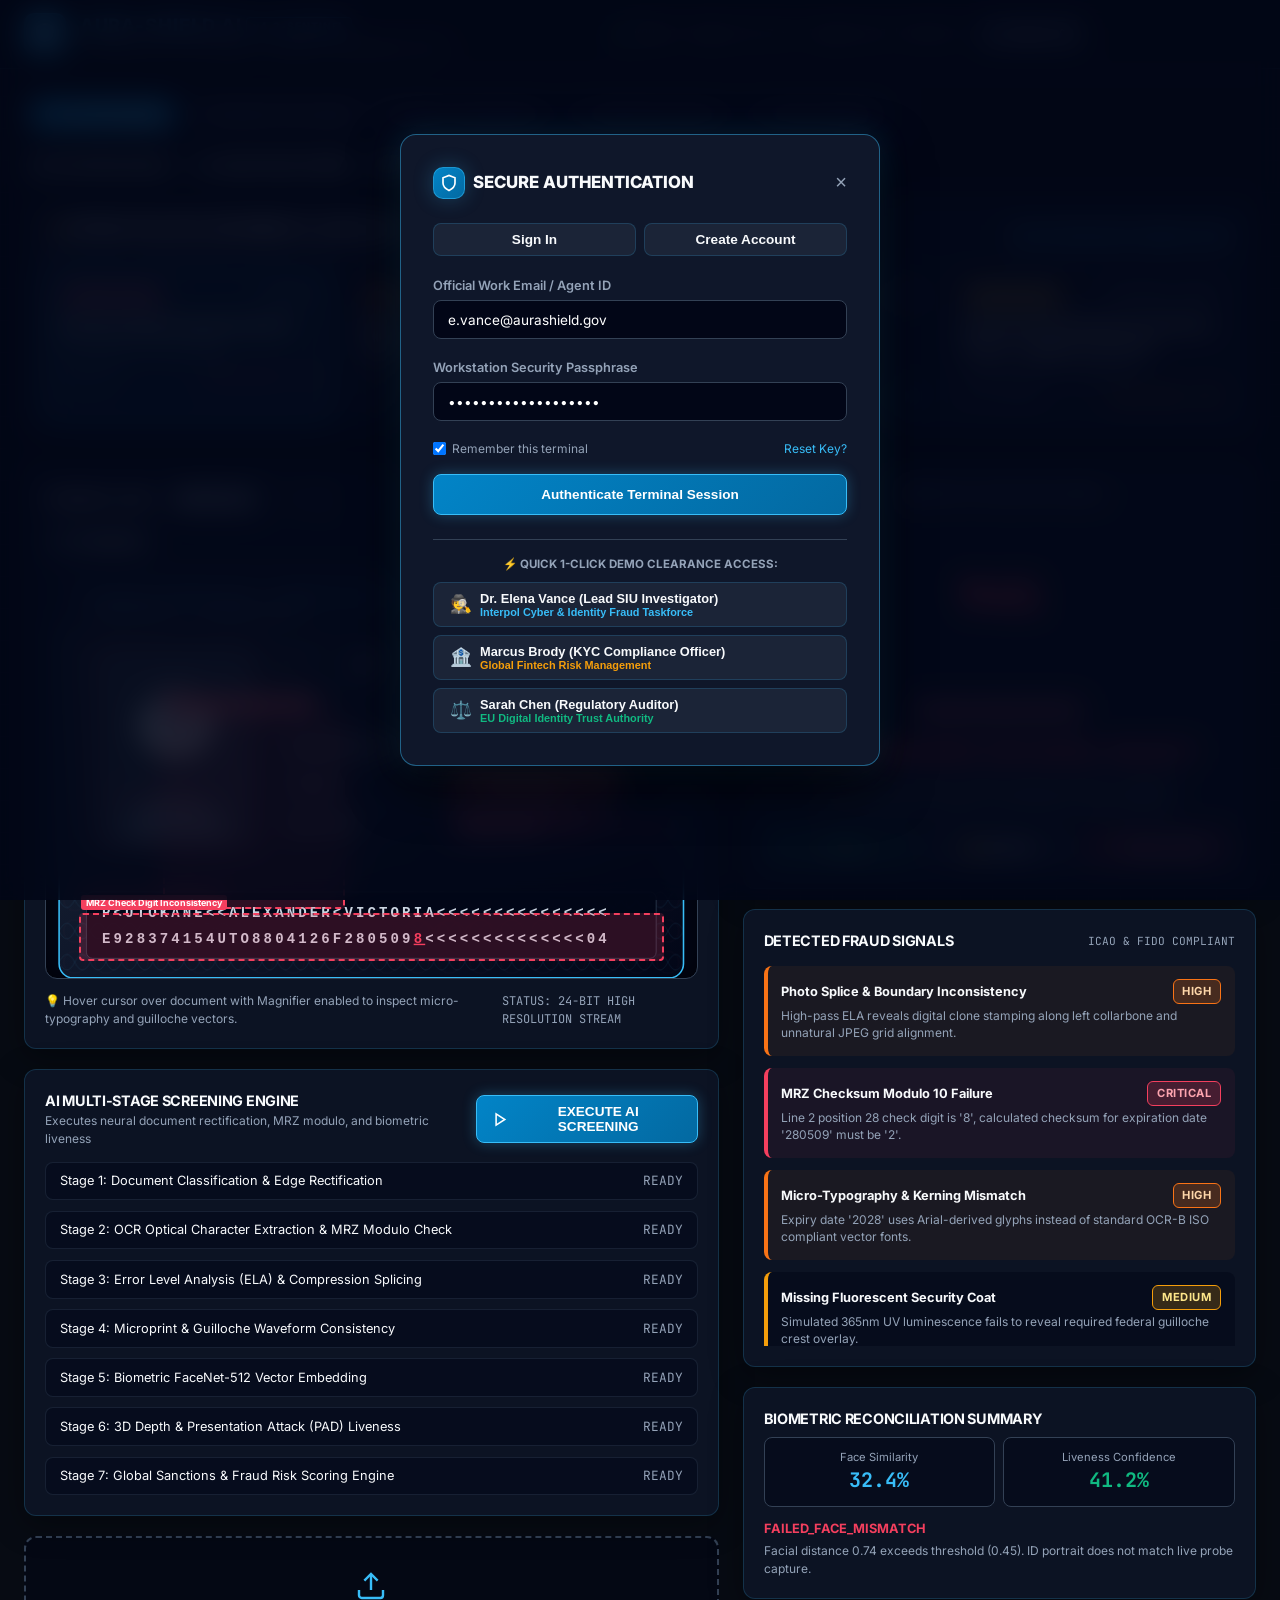
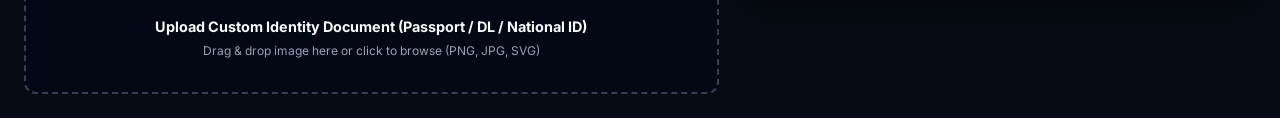
==== index.html @ b8c36f5d "Add files via upload" ====
<!DOCTYPE html>
<html lang="en">
<head>
  <meta charset="UTF-8">
  <meta name="viewport" content="width=device-width, initial-scale=1.0">
  <title>AURA-SHIELD AI | Fake Identity & Document Screening System</title>
  <link rel="stylesheet" href="styles.css">
  <link rel="preconnect" href="https://fonts.googleapis.com">
  <link rel="preconnect" href="https://fonts.gstatic.com" crossorigin>
  <link href="https://fonts.googleapis.com/css2?family=Inter:wght@400;500;600;700;800;900&family=JetBrains+Mono:wght@400;600;800&display=swap" rel="stylesheet">
</head>
<body>

  <!-- Top System Header -->
  <header class="app-header">
    <div class="brand-wrapper">
      <div class="brand-logo-glow">
        <svg width="24" height="24" viewBox="0 0 24 24" fill="none" stroke="#ffffff" stroke-width="2.2">
          <path d="M12 22s8-4 8-10V5l-8-3-8 3v7c0 6 8 10 8 10z"/>
          <circle cx="12" cy="11" r="3"/>
          <line x1="12" y1="14" x2="12" y2="17"/>
        </svg>
      </div>
      <div>
        <div class="brand-title">AURA-SHIELD AI <span style="font-size:0.65rem; color:#38bdf8; vertical-align:middle; border:1px solid #0284c7; padding:2px 6px; border-radius:4px;">v4.2-SENTINEL</span></div>
        <div class="brand-subtitle">AI Biometric & Document Forensic Screening Suite</div>
      </div>
    </div>

    <!-- Telemetry Status Bar -->
    <div class="system-telemetry">
      <div class="telemetry-item">
        <span class="pulse-dot"></span>
        <span class="mono">MODELS: ResNet-ID v3.8 | FaceNet-512 | MRZ-OCR</span>
      </div>
      <button id="toggleAudioBtn" class="btn btn-secondary btn-sm mono" style="font-size:0.75rem;">
        🔊 Sound: ON
      </button>
    </div>

    <!-- User Profile & Auth Trigger -->
    <div class="user-controls" id="userControlsContainer">
      <!-- Injected by app.js -->
    </div>
  </header>

  <!-- Main Container -->
  <main class="main-container">

    <!-- Navigation Bar -->
    <div style="display:flex; justify-content:space-between; align-items:center; margin-bottom:1.25rem; flex-wrap:wrap; gap:1rem;">
      <nav class="app-nav">
        <button class="nav-tab active" data-tab="screening">
          <svg width="15" height="15" viewBox="0 0 24 24" fill="none" stroke="currentColor" stroke-width="2"><circle cx="11" cy="11" r="8"/><line x1="21" y1="21" x2="16.65" y2="16.65"/></svg>
          Live Screening
        </button>
        <button class="nav-tab" data-tab="biometrics">
          <svg width="15" height="15" viewBox="0 0 24 24" fill="none" stroke="currentColor" stroke-width="2"><path d="M20 21v-2a4 4 0 0 0-4-4H8a4 4 0 0 0-4 4v2"/><circle cx="12" cy="7" r="4"/></svg>
          Biometric Face Studio
        </button>
        <button class="nav-tab" data-tab="forensic">
          <svg width="15" height="15" viewBox="0 0 24 24" fill="none" stroke="currentColor" stroke-width="2"><path d="M14 2H6a2 2 0 0 0-2 2v16a2 2 0 0 0 2 2h12a2 2 0 0 0 2-2V8z"/><polyline points="14 2 14 8 20 8"/><line x1="16" y1="13" x2="8" y2="13"/><line x1="16" y1="17" x2="8" y2="17"/><polyline points="10 9 9 9 8 9"/></svg>
          MRZ & Cryptography
        </button>
        <button class="nav-tab" data-tab="queue">
          <svg width="15" height="15" viewBox="0 0 24 24" fill="none" stroke="currentColor" stroke-width="2"><line x1="8" y1="6" x2="21" y2="6"/><line x1="8" y1="12" x2="21" y2="12"/><line x1="8" y1="18" x2="21" y2="18"/><line x1="3" y1="6" x2="3.01" y2="6"/><line x1="3" y1="12" x2="3.01" y2="12"/><line x1="3" y1="18" x2="3.01" y2="18"/></svg>
          Adjudication Queue
        </button>
        <button class="nav-tab" data-tab="analytics">
          <svg width="15" height="15" viewBox="0 0 24 24" fill="none" stroke="currentColor" stroke-width="2"><line x1="18" y1="20" x2="18" y2="10"/><line x1="12" y1="20" x2="12" y2="4"/><line x1="6" y1="20" x2="6" y2="14"/></svg>
          Threat Analytics
        </button>
      </nav>

      <div style="display:flex; gap:0.5rem;">
        <button id="openCameraBtn" class="btn btn-secondary btn-sm">
          <svg width="14" height="14" viewBox="0 0 24 24" fill="none" stroke="currentColor" stroke-width="2"><path d="M23 19a2 2 0 0 1-2 2H3a2 2 0 0 1-2-2V8a2 2 0 0 1 2-2h4l2-3h6l2 3h4a2 2 0 0 1 2 2z"/><circle cx="12" cy="13" r="4"/></svg>
          Live Probe Camera
        </button>
        <button id="exportJsonReportBtn" class="btn btn-secondary btn-sm">
          <svg width="14" height="14" viewBox="0 0 24 24" fill="none" stroke="currentColor" stroke-width="2"><path d="M21 15v4a2 2 0 0 1-2 2H5a2 2 0 0 1-2-2v-4"/><polyline points="7 10 12 15 17 10"/><line x1="12" y1="15" x2="12" y2="3"/></svg>
          Export Dossier (JSON)
        </button>
        <button id="printDossierBtn" class="btn btn-secondary btn-sm">
          <svg width="14" height="14" viewBox="0 0 24 24" fill="none" stroke="currentColor" stroke-width="2"><polyline points="6 9 6 2 18 2 18 9"/><path d="M6 18H4a2 2 0 0 1-2-2v-5a2 2 0 0 1 2-2h16a2 2 0 0 1 2 2v5a2 2 0 0 1-2 2h-2"/><rect x="6" y="14" width="12" height="8"/></svg>
          Print Dossier
        </button>
      </div>
    </div>

    <!-- Preset Test Specimen Ribbon -->
    <section class="glass-panel specimen-ribbon">
      <div style="display:flex; justify-content:space-between; align-items:center;">
        <div>
          <h3 style="font-size:0.95rem; font-weight:800; color:var(--text-main);">
            ⚡ INTERACTIVE TEST SPECIMENS (1-CLICK LOAD)
          </h3>
          <p style="font-size:0.75rem; color:var(--text-muted);">
            Select any pre-configured specimen below to inspect real-time AI tamper detection, MRZ modulo validation, and synthetic artifacts.
          </p>
        </div>
        <span class="mono" style="font-size:0.72rem; color:var(--color-cyan); background:rgba(56,189,248,0.1); padding:4px 8px; border-radius:6px; border:1px solid rgba(56,189,248,0.3);">
          AUTO-SYNTHESIZED FORENSIC DATA
        </span>
      </div>
      <div class="specimen-cards-grid" id="specimenCardsContainer">
        <!-- Injected by app.js -->
      </div>
    </section>

    <!-- TAB 1: LIVE SCREENING & SCANNER (DEFAULT VIEW) -->
    <div id="view-screening" class="tab-view-section">
      <div class="screening-grid">
        
        <!-- Left Column: Document Canvas & Interactive Filters -->
        <div>
          <div class="glass-panel viewer-stage">
            <div class="stage-toolbar">
              <div style="display:flex; align-items:center; gap:0.5rem;">
                <span style="font-weight:700; font-size:0.85rem; color:var(--text-main);">FORENSIC LENS:</span>
                <div class="stage-mode-selector">
                  <button class="stage-mode-btn active" data-filter="NORMAL">RGB Normal</button>
                  <button class="stage-mode-btn" data-filter="ELA" title="Error Level Analysis to highlight compression discrepancies">ELA Tamper</button>
                  <button class="stage-mode-btn" data-filter="UV" title="365nm Ultraviolet Fluorescent Security Simulation">UV Luminescence</button>
                  <button class="stage-mode-btn" data-filter="EDGE" title="High-Pass Frequency Edge Detector">Edge Density</button>
                  <button class="stage-mode-btn" data-filter="HEATMAP" title="Pixel Manipulation Probability Heatmap">Tamper Heatmap</button>
                </div>
              </div>

              <div style="display:flex; align-items:center; gap:0.5rem;">
                <button id="toggleZoomBtn" class="btn btn-secondary btn-sm" title="Toggle Magnifier Loupe">
                  🔍 3x Magnifier
                </button>
              </div>
            </div>

            <!-- Canvas Stage Box -->
            <div class="doc-canvas-box" id="docCanvasStage">
              <div class="scan-line" id="scannerLaserLine"></div>
              <div class="magnifier-lens" id="magnifierLens"></div>
              <!-- Document SVG or Upload Rendered Here -->
            </div>

            <div style="display:flex; justify-content:space-between; align-items:center; margin-top:0.85rem; font-size:0.75rem; color:var(--text-muted);">
              <span>💡 Hover cursor over document with Magnifier enabled to inspect micro-typography and guilloche vectors.</span>
              <span class="mono">STATUS: 24-BIT HIGH RESOLUTION STREAM</span>
            </div>
          </div>

          <!-- Real-Time AI 7-Stage Pipeline HUD -->
          <div class="glass-panel scan-pipeline-card">
            <div style="display:flex; justify-content:space-between; align-items:center;">
              <div>
                <h4 style="font-size:0.9rem; font-weight:700;">AI MULTI-STAGE SCREENING ENGINE</h4>
                <div style="font-size:0.75rem; color:var(--text-muted);">Executes neural document rectification, MRZ modulo, and biometric liveness</div>
              </div>
              <button id="runScanBtn" class="btn btn-primary">
                <svg width="15" height="15" viewBox="0 0 24 24" fill="none" stroke="currentColor" stroke-width="2.5"><polygon points="5 3 19 12 5 21 5 3"/></svg>
                EXECUTE AI SCREENING
              </button>
            </div>

            <div class="pipeline-steps">
              <div class="pipeline-step" id="pipeStep1">
                <span>Stage 1: Document Classification & Edge Rectification</span>
                <span class="mono" style="color:var(--text-muted);">READY</span>
              </div>
              <div class="pipeline-step" id="pipeStep2">
                <span>Stage 2: OCR Optical Character Extraction & MRZ Modulo Check</span>
                <span class="mono" style="color:var(--text-muted);">READY</span>
              </div>
              <div class="pipeline-step" id="pipeStep3">
                <span>Stage 3: Error Level Analysis (ELA) & Compression Splicing</span>
                <span class="mono" style="color:var(--text-muted);">READY</span>
              </div>
              <div class="pipeline-step" id="pipeStep4">
                <span>Stage 4: Microprint & Guilloche Waveform Consistency</span>
                <span class="mono" style="color:var(--text-muted);">READY</span>
              </div>
              <div class="pipeline-step" id="pipeStep5">
                <span>Stage 5: Biometric FaceNet-512 Vector Embedding</span>
                <span class="mono" style="color:var(--text-muted);">READY</span>
              </div>
              <div class="pipeline-step" id="pipeStep6">
                <span>Stage 6: 3D Depth & Presentation Attack (PAD) Liveness</span>
                <span class="mono" style="color:var(--text-muted);">READY</span>
              </div>
              <div class="pipeline-step" id="pipeStep7">
                <span>Stage 7: Global Sanctions & Fraud Risk Scoring Engine</span>
                <span class="mono" style="color:var(--text-muted);">READY</span>
              </div>
            </div>
          </div>

          <!-- Document Upload Dropzone -->
          <div style="margin-top:1.25rem;">
            <div class="dropzone" id="uploadDropzone">
              <input type="file" id="docFileInput" accept="image/*,.pdf" style="display:none;">
              <svg width="32" height="32" viewBox="0 0 24 24" fill="none" stroke="#38bdf8" stroke-width="1.8" style="margin-bottom:0.5rem;"><path d="M21 15v4a2 2 0 0 1-2 2H5a2 2 0 0 1-2-2v-4"/><polyline points="17 8 12 3 7 8"/><line x1="12" y1="3" x2="12" y2="15"/></svg>
              <div style="font-weight:700; font-size:0.9rem;">Upload Custom Identity Document (Passport / DL / National ID)</div>
              <div style="font-size:0.75rem; color:var(--text-muted); margin-top:0.25rem;">Drag & drop image here or click to browse (PNG, JPG, SVG)</div>
            </div>
          </div>
        </div>

        <!-- Right Column: Verdict, Risk Dial & Fraud Signals Dossier -->
        <div class="analysis-sidebar">
          
          <!-- Verdict Dial Card -->
          <div class="glass-panel verdict-box">
            <div style="font-size:0.72rem; color:var(--text-muted); text-transform:uppercase; letter-spacing:0.1em; font-weight:700;">
              COMPOSITE FRAUD RISK INDEX
            </div>
            <div class="risk-dial-wrapper">
              <div class="risk-score-big" id="riskScoreValue">--%</div>
            </div>
            <div>
              <span id="riskCategoryBadge" class="badge badge-critical">AWAITING EVALUATION</span>
            </div>
            <div class="verdict-title" id="recommendedActionText" style="margin-top:0.75rem;">
              RECOMMENDED DECISION: --
            </div>
            <p class="verdict-desc">
              AI forensic heuristics combine optical character validation, ELA compression analysis, and biometric vector distance.
            </p>

            <!-- Manual Adjudication Action Bar -->
            <div class="action-decision-bar">
              <button id="btnDecideApprove" class="btn btn-success">
                ✓ Pass
              </button>
              <button id="btnDecideReview" class="btn btn-secondary">
                ⚠️ Review
              </button>
              <button id="btnDecideReject" class="btn btn-danger">
                🚫 Reject (SIU)
              </button>
            </div>
          </div>

          <!-- Fraud Signals Dossier -->
          <div class="glass-panel" style="padding:1.25rem;">
            <div style="display:flex; justify-content:space-between; align-items:center;">
              <h4 style="font-size:0.9rem; font-weight:700;">DETECTED FRAUD SIGNALS</h4>
              <span class="mono" style="font-size:0.7rem; color:var(--text-muted);">ICAO & FIDO COMPLIANT</span>
            </div>
            <div class="fraud-signals-list" id="fraudSignalsList">
              <!-- Injected by app.js -->
            </div>
          </div>

          <!-- Quick Biometric Glance -->
          <div class="glass-panel" style="padding:1.25rem;">
            <h4 style="font-size:0.9rem; font-weight:700; margin-bottom:0.5rem;">BIOMETRIC RECONCILIATION SUMMARY</h4>
            <div style="display:grid; grid-template-columns:1fr 1fr; gap:0.5rem; text-align:center;">
              <div style="padding:0.65rem; background:rgba(2,6,23,0.5); border-radius:8px; border:1px solid #334155;">
                <div style="font-size:0.7rem; color:var(--text-muted);">Face Similarity</div>
                <div class="mono" id="bioSimilarityScore" style="font-size:1.25rem; font-weight:bold; color:var(--color-cyan);">--</div>
              </div>
              <div style="padding:0.65rem; background:rgba(2,6,23,0.5); border-radius:8px; border:1px solid #334155;">
                <div style="font-size:0.7rem; color:var(--text-muted);">Liveness Confidence</div>
                <div class="mono" id="bioLivenessScore" style="font-size:1.25rem; font-weight:bold; color:var(--color-emerald);">--</div>
              </div>
            </div>
            <div id="bioVerdictText" style="margin-top:0.75rem; font-size:0.8rem;"></div>
          </div>

        </div>

      </div>
    </div>

    <!-- TAB 2: BIOMETRIC FACE STUDIO -->
    <div id="view-biometrics" class="tab-view-section" style="display:none;">
      <div class="glass-panel" style="padding:1.5rem;">
        <h3 style="font-size:1.15rem; font-weight:800; margin-bottom:0.25rem;">
          BIOMETRIC FACIAL MATCH & LIVENESS VERIFICATION STUDIO
        </h3>
        <p style="font-size:0.8rem; color:var(--text-muted); margin-bottom:1.5rem;">
          Comparing extracted photo from identity credential against live capture probe using 512-dimensional FaceNet embeddings and 3D mesh liveness checks.
        </p>

        <div class="biometric-split-view">
          <div class="bio-card">
            <span class="badge badge-medium">SOURCE A: DOCUMENT EMBEDDED PHOTO</span>
            <div class="bio-preview-box" id="bioDocPhotoBox">
              <!-- Injected by app.js -->
            </div>
            <div style="font-size:0.75rem; color:var(--text-muted);">
              Extracted from VIZ (Visual Inspection Zone)
            </div>
          </div>

          <div class="bio-card">
            <span class="badge badge-pass">SOURCE B: LIVE SELFIE PROBE</span>
            <div class="bio-preview-box" id="bioProbePhotoBox">
              <!-- Injected by app.js -->
            </div>
            <div style="font-size:0.75rem; color:var(--text-muted);">
              Captured via HD Optical Sensor / Webcam
            </div>
          </div>
        </div>

        <!-- Biometric Telemetry Matrix -->
        <div style="display:grid; grid-template-columns: repeat(auto-fit, minmax(220px, 1fr)); gap:1rem; margin-top:1.5rem;">
          <div class="glass-panel" style="padding:1rem;">
            <div style="font-size:0.75rem; color:var(--text-muted);">Cosine Distance</div>
            <div class="mono" style="font-size:1.5rem; font-weight:800; color:var(--color-cyan); margin:0.25rem 0;">0.248</div>
            <div style="font-size:0.7rem; color:var(--text-dim);">Threshold: &lt; 0.42 required for positive verification</div>
          </div>
          <div class="glass-panel" style="padding:1rem;">
            <div style="font-size:0.75rem; color:var(--text-muted);">Deepfake / GAN Score</div>
            <div class="mono" id="bioDeepfakeScore" style="font-size:1.5rem; font-weight:800; color:var(--color-rose); margin:0.25rem 0;">--%</div>
            <div style="font-size:0.7rem; color:var(--text-dim);">Spectral Fourier frequency domain check</div>
          </div>
          <div class="glass-panel" style="padding:1rem;">
            <div style="font-size:0.75rem; color:var(--text-muted);">Pulse Photoplethysmography (rPPG)</div>
            <div class="mono" style="font-size:1.5rem; font-weight:800; color:var(--color-emerald); margin:0.25rem 0;">72 BPM</div>
            <div style="font-size:0.7rem; color:var(--text-dim);">Micro-vascular blood flow absorption detected</div>
          </div>
          <div class="glass-panel" style="padding:1rem;">
            <div style="font-size:0.75rem; color:var(--text-muted);">Gaze & Blink Micro-Dynamics</div>
            <div class="mono" style="font-size:1.5rem; font-weight:800; color:var(--color-emerald); margin:0.25rem 0;">99.4%</div>
            <div style="font-size:0.7rem; color:var(--text-dim);">Natural corneal reflection variance confirmed</div>
          </div>
        </div>
      </div>
    </div>

    <!-- TAB 3: MRZ & CRYPTOGRAPHY -->
    <div id="view-forensic" class="tab-view-section" style="display:none;">
      <div class="glass-panel mrz-card">
        <h3 style="font-size:1.15rem; font-weight:800; margin-bottom:0.25rem;">
          MACHINE READABLE ZONE (MRZ) & ICAO DOC 9303 PARSER
        </h3>
        <p style="font-size:0.8rem; color:var(--text-muted); margin-bottom:1rem;">
          The MRZ contains encoded holder data with interleaved modulo 10 weighting check digits (weights: 7, 3, 1, 7, 3, 1...). Tampered characters break the cryptographic checksum.
        </p>

        <div id="mrzLinesContainer">
          <!-- Injected by app.js -->
        </div>

        <div id="mrzValidationBreakdown">
          <!-- Injected by app.js -->
        </div>
      </div>
    </div>

    <!-- TAB 4: ADJUDICATION QUEUE & AUDIT -->
    <div id="view-queue" class="tab-view-section" style="display:none;">
      <div class="glass-panel" style="padding:1.5rem;">
        <div style="display:flex; justify-content:space-between; align-items:center;">
          <div>
            <h3 style="font-size:1.15rem; font-weight:800;">VERIFICATION ADJUDICATION QUEUE</h3>
            <p style="font-size:0.8rem; color:var(--text-muted);">Live stream of screened identities, automated verdicts, and audit logs.</p>
          </div>
          <button class="btn btn-secondary btn-sm" onclick="window.print()">
            Print Queue Summary
          </button>
        </div>

        <div class="data-table-container">
          <table class="data-table">
            <thead>
              <tr>
                <th>Audit ID</th>
                <th>Timestamp</th>
                <th>Subject & Document</th>
                <th>Type</th>
                <th>Risk Score</th>
                <th>Decision Status</th>
              </tr>
            </thead>
            <tbody id="queueTableBody">
              <!-- Injected by app.js -->
            </tbody>
          </table>
        </div>
      </div>
    </div>

    <!-- TAB 5: THREAT ANALYTICS -->
    <div id="view-analytics" class="tab-view-section" style="display:none;">
      <div class="glass-panel" style="padding:1.5rem;">
        <h3 style="font-size:1.15rem; font-weight:800; margin-bottom:1rem;">
          FRAUD THREAT INTELLIGENCE & METRICS
        </h3>

        <div style="display:grid; grid-template-columns: repeat(auto-fit, minmax(220px, 1fr)); gap:1rem; margin-bottom:1.5rem;">
          <div class="glass-panel" style="padding:1rem;">
            <div style="font-size:0.75rem; color:var(--text-muted);">Total Screened Today</div>
            <div class="mono" style="font-size:2rem; font-weight:800; color:#ffffff;">1,482</div>
            <div style="font-size:0.75rem; color:var(--color-emerald);">↑ 14% vs yesterday</div>
          </div>
          <div class="glass-panel" style="padding:1rem;">
            <div style="font-size:0.75rem; color:var(--text-muted);">Detected Fake ID Rate</div>
            <div class="mono" style="font-size:2rem; font-weight:800; color:var(--color-rose);">4.8%</div>
            <div style="font-size:0.75rem; color:var(--color-rose);">71 forged documents intercepted</div>
          </div>
          <div class="glass-panel" style="padding:1rem;">
            <div style="font-size:0.75rem; color:var(--text-muted);">Avg. Processing Latency</div>
            <div class="mono" style="font-size:2rem; font-weight:800; color:var(--color-cyan);">1.18s</div>
            <div style="font-size:0.75rem; color:var(--color-emerald);">Sub-second edge inference</div>
          </div>
          <div class="glass-panel" style="padding:1rem;">
            <div style="font-size:0.75rem; color:var(--text-muted);">False Positive Rate</div>
            <div class="mono" style="font-size:2rem; font-weight:800; color:var(--color-emerald);">0.29%</div>
            <div style="font-size:0.75rem; color:var(--color-emerald);">ISO/IEC 30107-3 compliant</div>
          </div>
        </div>

        <div class="glass-panel" style="padding:1.25rem;">
          <h4 style="font-size:0.95rem; font-weight:700; margin-bottom:0.75rem;">TOP IDENTIFIED FRAUD VECTORS</h4>
          <div style="display:flex; flex-direction:column; gap:0.75rem;">
            <div>
              <div style="display:flex; justify-content:space-between; font-size:0.8rem; margin-bottom:0.25rem;">
                <span>Digital Photo Splice & Portrait Swap</span>
                <span class="mono" style="font-weight:bold;">42%</span>
              </div>
              <div style="height:8px; background:#1e293b; border-radius:4px; overflow:hidden;">
                <div style="height:100%; width:42%; background:var(--color-rose);"></div>
              </div>
            </div>
            <div>
              <div style="display:flex; justify-content:space-between; font-size:0.8rem; margin-bottom:0.25rem;">
                <span>MRZ Modulo Checksum Inconsistency</span>
                <span class="mono" style="font-weight:bold;">28%</span>
              </div>
              <div style="height:8px; background:#1e293b; border-radius:4px; overflow:hidden;">
                <div style="height:100%; width:28%; background:#f97316;"></div>
              </div>
            </div>
            <div>
              <div style="display:flex; justify-content:space-between; font-size:0.8rem; margin-bottom:0.25rem;">
                <span>Synthetic GAN / Deepfake Diffusion Faces</span>
                <span class="mono" style="font-weight:bold;">19%</span>
              </div>
              <div style="height:8px; background:#1e293b; border-radius:4px; overflow:hidden;">
                <div style="height:100%; width:19%; background:var(--color-purple);"></div>
              </div>
            </div>
            <div>
              <div style="display:flex; justify-content:space-between; font-size:0.8rem; margin-bottom:0.25rem;">
                <span>Expired Credentials & Altered Font Typo</span>
                <span class="mono" style="font-weight:bold;">11%</span>
              </div>
              <div style="height:8px; background:#1e293b; border-radius:4px; overflow:hidden;">
                <div style="height:100%; width:11%; background:var(--color-amber);"></div>
              </div>
            </div>
          </div>
        </div>
      </div>
    </div>

  </main>

  <!-- AUTHENTICATION MODAL (SIGN IN / SIGN UP) -->
  <div class="modal-overlay" id="authModal">
    <div class="auth-card">
      <div style="display:flex; justify-content:space-between; align-items:center; margin-bottom:1.5rem;">
        <div style="display:flex; align-items:center; gap:0.5rem;">
          <div class="brand-logo-glow" style="width:32px; height:32px;">
            <svg width="18" height="18" viewBox="0 0 24 24" fill="none" stroke="#ffffff" stroke-width="2.2"><path d="M12 22s8-4 8-10V5l-8-3-8 3v7c0 6 8 10 8 10z"/></svg>
          </div>
          <span style="font-weight:800; font-size:1.05rem;">SECURE AUTHENTICATION</span>
        </div>
        <button id="closeAuthModalBtn" style="background:transparent; border:none; color:var(--text-muted); cursor:pointer; font-size:1.25rem;">×</button>
      </div>

      <!-- Tab Buttons -->
      <div style="display:flex; gap:0.5rem; margin-bottom:1.25rem;">
        <button id="tabAuthSignin" class="btn btn-secondary active" style="flex:1;">Sign In</button>
        <button id="tabAuthSignup" class="btn btn-secondary" style="flex:1;">Create Account</button>
      </div>

      <!-- SIGN IN FORM -->
      <div id="authSigninSection">
        <form id="signinForm">
          <div class="form-group">
            <label class="form-label">Official Work Email / Agent ID</label>
            <input type="email" id="signinEmail" class="form-input" placeholder="officer@agency.gov" required value="e.vance@aurashield.gov">
          </div>
          <div class="form-group">
            <label class="form-label">Workstation Security Passphrase</label>
            <input type="password" id="signinPass" class="form-input" placeholder="••••••••••••" required value="SentinelSecure2026!">
          </div>
          <div style="display:flex; justify-content:space-between; align-items:center; font-size:0.75rem; margin-bottom:1rem; color:var(--text-muted);">
            <label style="display:flex; align-items:center; gap:0.4rem; cursor:pointer;">
              <input type="checkbox" checked> Remember this terminal
            </label>
            <a href="#" style="color:var(--color-cyan); text-decoration:none;" onclick="alert('Demo Mode: Use the 1-Click Demo Logins below!')">Reset Key?</a>
          </div>
          <button type="submit" class="btn btn-primary" style="width:100%; padding:0.75rem;">
            Authenticate Terminal Session
          </button>
        </form>

        <!-- 1-Click Demo Profiles -->
        <div style="margin-top:1.5rem; border-top:1px solid #334155; padding-top:1rem;">
          <div style="font-size:0.72rem; color:var(--text-muted); margin-bottom:0.6rem; text-align:center; font-weight:700;">
            ⚡ QUICK 1-CLICK DEMO CLEARANCE ACCESS:
          </div>
          <div style="display:flex; flex-direction:column; gap:0.5rem;">
            <button class="btn btn-secondary demo-login-btn" data-demo-role="analyst" style="justify-content:flex-start; text-align:left;">
              <span style="font-size:1.1rem;">🕵️</span>
              <div>
                <div style="font-weight:700; font-size:0.8rem;">Dr. Elena Vance (Lead SIU Investigator)</div>
                <div style="font-size:0.68rem; color:var(--color-cyan);">Interpol Cyber & Identity Fraud Taskforce</div>
              </div>
            </button>
            <button class="btn btn-secondary demo-login-btn" data-demo-role="compliance" style="justify-content:flex-start; text-align:left;">
              <span style="font-size:1.1rem;">🏦</span>
              <div>
                <div style="font-weight:700; font-size:0.8rem;">Marcus Brody (KYC Compliance Officer)</div>
                <div style="font-size:0.68rem; color:var(--color-amber);">Global Fintech Risk Management</div>
              </div>
            </button>
            <button class="btn btn-secondary demo-login-btn" data-demo-role="auditor" style="justify-content:flex-start; text-align:left;">
              <span style="font-size:1.1rem;">⚖️</span>
              <div>
                <div style="font-weight:700; font-size:0.8rem;">Sarah Chen (Regulatory Auditor)</div>
                <div style="font-size:0.68rem; color:var(--color-emerald);">EU Digital Identity Trust Authority</div>
              </div>
            </button>
          </div>
        </div>
      </div>

      <!-- SIGN UP FORM -->
      <div id="authSignupSection" style="display:none;">
        <form id="signupForm">
          <div class="form-group">
            <label class="form-label">Full Name & Rank</label>
            <input type="text" id="signupName" class="form-input" placeholder="e.g. Agent John Mercer" required>
          </div>
          <div class="form-group">
            <label class="form-label">Organization / Agency</label>
            <input type="text" id="signupOrg" class="form-input" placeholder="e.g. Federal Border Control / NeoBank Risk" required>
          </div>
          <div class="form-group">
            <label class="form-label">Work Email</label>
            <input type="email" id="signupEmail" class="form-input" placeholder="j.mercer@border.gov" required>
          </div>
          <div class="form-group">
            <label class="form-label">Assigned Role</label>
            <select id="signupRole" class="form-select">
              <option value="Senior Forensic Examiner">Senior Forensic Examiner</option>
              <option value="AML/KYC Compliance Specialist">AML/KYC Compliance Specialist</option>
              <option value="Border Security Officer">Border Security Officer</option>
              <option value="Fintech Fraud Analyst">Fintech Fraud Analyst</option>
            </select>
          </div>
          <div class="form-group">
            <label class="form-label">Passphrase</label>
            <input type="password" id="signupPass" class="form-input" placeholder="At least 8 chars with uppercase, number, symbol" required>
            <div class="strength-meter-bar">
              <div class="strength-meter-fill" id="passStrengthBar"></div>
            </div>
          </div>
          <div style="margin-bottom:1rem; font-size:0.75rem; color:var(--text-muted);">
            <label style="display:flex; align-items:flex-start; gap:0.4rem; cursor:pointer;">
              <input type="checkbox" required style="margin-top:2px;">
              <span>I acknowledge that all biometric scans are governed by GDPR / CCPA and ISO/IEC 19794 compliance standards.</span>
            </label>
          </div>
          <button type="submit" class="btn btn-primary" style="width:100%; padding:0.75rem;">
            Create Officer Credentials
          </button>
        </form>
      </div>

    </div>
  </div>

  <!-- LIVE WEBCAM CAPTURE MODAL -->
  <div class="modal-overlay" id="cameraModal">
    <div class="auth-card" style="max-width:540px;">
      <div style="display:flex; justify-content:space-between; align-items:center; margin-bottom:1rem;">
        <h4 style="font-weight:700;">LIVE PROBE WEBCAM SCANNER</h4>
        <button id="closeCamModalBtn" style="background:transparent; border:none; color:var(--text-muted); cursor:pointer; font-size:1.25rem;">×</button>
      </div>
      <div class="camera-box">
        <video id="webcamVideo" autoplay playsinline></video>
      </div>
      <div style="display:flex; gap:0.75rem;">
        <button id="captureSnapBtn" class="btn btn-primary" style="flex:1;">
          📸 Capture Probe Photo
        </button>
      </div>
    </div>
  </div>

  <!-- Toast Notification Container -->
  <div class="toast-container" id="toastContainer"></div>

  <!-- Script Loaders -->
  <script src="samples.js"></script>
  <script src="app.js"></script>
</body>
</html>
---- styles.css ----
/* ==========================================================================
   AURA-SHIELD AI: FORENSIC IDENTITY & DOCUMENT SCREENING SYSTEM
   High-Tech Cyber Security Dark Theme with Glassmorphism & Forensic HUD
   ========================================================================== */

:root {
  --bg-primary: #070b13;
  --bg-secondary: #0c1322;
  --bg-card: rgba(15, 23, 42, 0.75);
  --bg-card-hover: rgba(30, 41, 59, 0.85);
  --border-color: rgba(56, 189, 248, 0.18);
  --border-highlight: rgba(56, 189, 248, 0.45);
  
  --color-cyan: #38bdf8;
  --color-blue: #3b82f6;
  --color-emerald: #10b981;
  --color-emerald-glow: rgba(16, 185, 129, 0.35);
  --color-amber: #f59e0b;
  --color-amber-glow: rgba(245, 158, 11, 0.35);
  --color-rose: #f43f5e;
  --color-rose-glow: rgba(244, 63, 94, 0.35);
  --color-purple: #a855f7;

  --text-main: #f8fafc;
  --text-muted: #94a3b8;
  --text-dim: #64748b;

  --font-sans: 'Inter', -apple-system, BlinkMacSystemFont, "Segoe UI", Roboto, Helvetica, Arial, sans-serif;
  --font-mono: 'JetBrains Mono', 'Fira Code', 'Courier New', monospace;
  
  --glow-cyan: 0 0 20px rgba(56, 189, 248, 0.25);
  --glow-rose: 0 0 20px rgba(244, 63, 94, 0.35);
  --glow-emerald: 0 0 20px rgba(16, 185, 129, 0.3);
}

* {
  margin: 0;
  padding: 0;
  box-sizing: border-box;
}

body {
  font-family: var(--font-sans);
  background-color: var(--bg-primary);
  color: var(--text-main);
  min-height: 100vh;
  overflow-x: hidden;
  position: relative;
  line-height: 1.5;
}

/* Subtle background cyber grid */
body::before {
  content: "";
  position: fixed;
  inset: 0;
  background-image: 
    linear-gradient(to right, rgba(255, 255, 255, 0.02) 1px, transparent 1px),
    linear-gradient(to bottom, rgba(255, 255, 255, 0.02) 1px, transparent 1px);
  background-size: 32px 32px;
  pointer-events: none;
  z-index: 0;
}

/* Scrollbars */
::-webkit-scrollbar {
  width: 6px;
  height: 6px;
}
::-webkit-scrollbar-track {
  background: var(--bg-primary);
}
::-webkit-scrollbar-thumb {
  background: #334155;
  border-radius: 3px;
}
::-webkit-scrollbar-thumb:hover {
  background: var(--color-cyan);
}

/* Typography & General Utilities */
h1, h2, h3, h4, h5 {
  font-weight: 700;
  letter-spacing: -0.02em;
}

.mono {
  font-family: var(--font-mono);
}

/* Glassmorphism Containers */
.glass-panel {
  background: var(--bg-card);
  backdrop-filter: blur(12px);
  -webkit-backdrop-filter: blur(12px);
  border: 1px solid var(--border-color);
  border-radius: 12px;
  box-shadow: 0 8px 32px 0 rgba(0, 0, 0, 0.37);
  transition: all 0.2s ease;
}

.glass-panel:hover {
  border-color: var(--border-highlight);
}

/* App Header */
.app-header {
  position: sticky;
  top: 0;
  z-index: 50;
  background: rgba(7, 11, 19, 0.9);
  backdrop-filter: blur(16px);
  border-bottom: 1px solid var(--border-color);
  padding: 0.75rem 1.5rem;
  display: flex;
  align-items: center;
  justify-content: space-between;
}

.brand-wrapper {
  display: flex;
  align-items: center;
  gap: 0.85rem;
}

.brand-logo-glow {
  width: 42px;
  height: 42px;
  border-radius: 10px;
  background: linear-gradient(135deg, #0284c7 0%, #0369a1 100%);
  display: flex;
  align-items: center;
  justify-content: center;
  box-shadow: var(--glow-cyan);
  border: 1px solid rgba(56, 189, 248, 0.5);
}

.brand-title {
  font-size: 1.15rem;
  font-weight: 800;
  letter-spacing: 0.05em;
  background: linear-gradient(90deg, #38bdf8, #818cf8);
  -webkit-background-clip: text;
  -webkit-text-fill-color: transparent;
}

.brand-subtitle {
  font-size: 0.7rem;
  color: var(--text-muted);
  letter-spacing: 0.1em;
  text-transform: uppercase;
}

.system-telemetry {
  display: flex;
  align-items: center;
  gap: 1.25rem;
  font-size: 0.78rem;
  color: var(--text-muted);
}

.telemetry-item {
  display: flex;
  align-items: center;
  gap: 0.5rem;
}

.pulse-dot {
  width: 8px;
  height: 8px;
  border-radius: 50%;
  background: var(--color-emerald);
  box-shadow: 0 0 10px var(--color-emerald);
  animation: pulse 2s infinite ease-in-out;
}

@keyframes pulse {
  0% { transform: scale(0.9); opacity: 0.7; }
  50% { transform: scale(1.3); opacity: 1; }
  100% { transform: scale(0.9); opacity: 0.7; }
}

/* User Profile & Auth Controls in Header */
.user-controls {
  display: flex;
  align-items: center;
  gap: 1rem;
}

.user-badge {
  display: flex;
  align-items: center;
  gap: 0.65rem;
  padding: 0.35rem 0.75rem;
  border-radius: 9999px;
  background: rgba(15, 23, 42, 0.8);
  border: 1px solid var(--border-color);
  font-size: 0.8rem;
}

.user-avatar {
  width: 28px;
  height: 28px;
  border-radius: 50%;
  background: #2563eb;
  color: white;
  display: flex;
  align-items: center;
  justify-content: center;
  font-weight: bold;
  font-size: 0.75rem;
}

/* Buttons */
.btn {
  display: inline-flex;
  align-items: center;
  justify-content: center;
  gap: 0.5rem;
  padding: 0.5rem 1rem;
  border-radius: 8px;
  font-size: 0.85rem;
  font-weight: 600;
  cursor: pointer;
  transition: all 0.2s ease;
  border: none;
  outline: none;
}

.btn-primary {
  background: linear-gradient(135deg, #0284c7 0%, #0369a1 100%);
  color: #ffffff;
  border: 1px solid #38bdf8;
  box-shadow: 0 0 14px rgba(56, 189, 248, 0.3);
}

.btn-primary:hover {
  background: linear-gradient(135deg, #0369a1 0%, #0284c7 100%);
  box-shadow: 0 0 20px rgba(56, 189, 248, 0.5);
  transform: translateY(-1px);
}

.btn-secondary {
  background: rgba(30, 41, 59, 0.8);
  color: var(--text-main);
  border: 1px solid var(--border-color);
}

.btn-secondary:hover {
  background: rgba(51, 65, 85, 0.9);
  border-color: var(--color-cyan);
}

.btn-danger {
  background: rgba(244, 63, 94, 0.15);
  color: #fda4af;
  border: 1px solid var(--color-rose);
}

.btn-danger:hover {
  background: var(--color-rose);
  color: white;
  box-shadow: var(--glow-rose);
}

.btn-success {
  background: rgba(16, 185, 129, 0.15);
  color: #6ee7b7;
  border: 1px solid var(--color-emerald);
}

.btn-success:hover {
  background: var(--color-emerald);
  color: white;
  box-shadow: var(--glow-emerald);
}

.btn-sm {
  padding: 0.35rem 0.65rem;
  font-size: 0.75rem;
}

/* Nav Tabs */
.app-nav {
  display: flex;
  gap: 0.35rem;
  background: rgba(15, 23, 42, 0.6);
  padding: 0.35rem;
  border-radius: 10px;
  border: 1px solid rgba(51, 65, 85, 0.5);
}

.nav-tab {
  display: flex;
  align-items: center;
  gap: 0.45rem;
  padding: 0.45rem 0.85rem;
  border-radius: 7px;
  background: transparent;
  color: var(--text-muted);
  font-size: 0.82rem;
  font-weight: 600;
  border: none;
  cursor: pointer;
  transition: all 0.18s ease;
}

.nav-tab:hover {
  color: var(--text-main);
  background: rgba(255, 255, 255, 0.05);
}

.nav-tab.active {
  background: #0284c7;
  color: #ffffff;
  box-shadow: 0 0 12px rgba(2, 132, 199, 0.4);
}

/* Main Layout Grid */
.main-container {
  max-width: 1600px;
  margin: 1.5rem auto;
  padding: 0 1.5rem;
  position: relative;
  z-index: 1;
}

/* Preset ID Specimen Picker Ribbon */
.specimen-ribbon {
  margin-bottom: 1.5rem;
  padding: 1rem 1.25rem;
}

.specimen-cards-grid {
  display: grid;
  grid-template-columns: repeat(auto-fit, minmax(260px, 1fr));
  gap: 1rem;
  margin-top: 0.75rem;
}

.specimen-card {
  padding: 0.85rem;
  background: rgba(15, 23, 42, 0.5);
  border: 1px solid var(--border-color);
  border-radius: 10px;
  cursor: pointer;
  transition: all 0.2s cubic-bezier(0.4, 0, 0.2, 1);
  position: relative;
  overflow: hidden;
}

.specimen-card:hover {
  transform: translateY(-2px);
  border-color: var(--color-cyan);
  box-shadow: 0 4px 20px rgba(0, 0, 0, 0.4);
}

.specimen-card.active {
  border-color: var(--color-cyan);
  background: rgba(14, 165, 233, 0.12);
  box-shadow: var(--glow-cyan);
}

.specimen-header {
  display: flex;
  align-items: center;
  justify-content: space-between;
  margin-bottom: 0.4rem;
}

.specimen-title {
  font-size: 0.85rem;
  font-weight: 700;
  color: var(--text-main);
}

/* Risk Badges */
.badge {
  display: inline-flex;
  align-items: center;
  gap: 0.35rem;
  padding: 0.2rem 0.55rem;
  border-radius: 6px;
  font-size: 0.7rem;
  font-weight: 700;
  letter-spacing: 0.05em;
  text-transform: uppercase;
}

.badge-critical {
  background: rgba(244, 63, 94, 0.2);
  color: #fda4af;
  border: 1px solid var(--color-rose);
}

.badge-high {
  background: rgba(249, 115, 22, 0.2);
  color: #fed7aa;
  border: 1px solid #f97316;
}

.badge-medium {
  background: rgba(245, 158, 11, 0.2);
  color: #fde68a;
  border: 1px solid var(--color-amber);
}

.badge-low, .badge-pass {
  background: rgba(16, 185, 129, 0.2);
  color: #a7f3d0;
  border: 1px solid var(--color-emerald);
}

/* 2-Column Core Screening Layout */
.screening-grid {
  display: grid;
  grid-template-columns: 1.15fr 0.85fr;
  gap: 1.5rem;
}

@media (max-width: 1100px) {
  .screening-grid {
    grid-template-columns: 1fr;
  }
}

/* Document & Probe Stage Display */
.viewer-stage {
  padding: 1.25rem;
  position: relative;
}

.stage-toolbar {
  display: flex;
  align-items: center;
  justify-content: space-between;
  margin-bottom: 1rem;
  flex-wrap: wrap;
  gap: 0.75rem;
}

.stage-mode-selector {
  display: flex;
  gap: 0.35rem;
  background: rgba(2, 6, 23, 0.6);
  padding: 0.25rem;
  border-radius: 8px;
  border: 1px solid #334155;
}

.stage-mode-btn {
  padding: 0.3rem 0.65rem;
  border-radius: 6px;
  font-size: 0.75rem;
  color: var(--text-muted);
  background: transparent;
  border: none;
  cursor: pointer;
  transition: all 0.15s;
}

.stage-mode-btn.active {
  background: #334155;
  color: var(--text-main);
  font-weight: 600;
}

/* Interactive Document Canvas Container */
.doc-canvas-box {
  position: relative;
  width: 100%;
  aspect-ratio: 1.6 / 1;
  background: #020617;
  border-radius: 12px;
  overflow: hidden;
  border: 1px solid #334155;
  display: flex;
  align-items: center;
  justify-content: center;
  box-shadow: inset 0 0 30px rgba(0, 0, 0, 0.7);
}

.doc-svg-render {
  width: 100%;
  height: 100%;
  display: flex;
  align-items: center;
  justify-content: center;
  user-select: none;
}

/* Laser Scanning Line Animation */
.scan-line {
  position: absolute;
  left: 0;
  right: 0;
  height: 3px;
  background: linear-gradient(90deg, transparent 0%, #38bdf8 50%, transparent 100%);
  box-shadow: 0 0 15px #38bdf8, 0 0 30px #38bdf8;
  z-index: 10;
  pointer-events: none;
  animation: scanMove 2.5s infinite ease-in-out;
  display: none;
}

.scan-line.active {
  display: block;
}

@keyframes scanMove {
  0% { top: 2%; opacity: 0.3; }
  50% { top: 96%; opacity: 1; }
  100% { top: 2%; opacity: 0.3; }
}

/* Magnifier Loupe */
.magnifier-lens {
  position: absolute;
  width: 150px;
  height: 150px;
  border: 2px solid var(--color-cyan);
  border-radius: 50%;
  box-shadow: 0 0 20px rgba(56, 189, 248, 0.5), inset 0 0 20px rgba(0, 0, 0, 0.7);
  pointer-events: none;
  display: none;
  z-index: 25;
  background-repeat: no-repeat;
  background-color: #020617;
  transform: translate(-50%, -50%);
}

/* AI Pipeline Telemetry & Status HUD */
.scan-pipeline-card {
  padding: 1.25rem;
  margin-top: 1.25rem;
}

.pipeline-steps {
  display: flex;
  flex-direction: column;
  gap: 0.65rem;
  margin-top: 0.85rem;
}

.pipeline-step {
  display: flex;
  align-items: center;
  justify-content: space-between;
  padding: 0.55rem 0.85rem;
  background: rgba(2, 6, 23, 0.45);
  border: 1px solid rgba(51, 65, 85, 0.4);
  border-radius: 8px;
  font-size: 0.8rem;
  transition: all 0.2s ease;
}

.pipeline-step.success {
  border-color: rgba(16, 185, 129, 0.4);
  background: rgba(16, 185, 129, 0.05);
}

.pipeline-step.failed {
  border-color: rgba(244, 63, 94, 0.5);
  background: rgba(244, 63, 94, 0.1);
}

.pipeline-step.running {
  border-color: var(--color-cyan);
  background: rgba(56, 189, 248, 0.08);
  box-shadow: 0 0 10px rgba(56, 189, 248, 0.2);
}

/* Right Side: Decision & Fraud Signals Dossier */
.analysis-sidebar {
  display: flex;
  flex-direction: column;
  gap: 1.25rem;
}

.verdict-box {
  padding: 1.5rem;
  text-align: center;
  position: relative;
  overflow: hidden;
}

.risk-dial-wrapper {
  position: relative;
  width: 170px;
  height: 170px;
  margin: 0.5rem auto 1rem auto;
  display: flex;
  align-items: center;
  justify-content: center;
}

.risk-score-big {
  font-size: 2.8rem;
  font-weight: 900;
  font-family: var(--font-mono);
  line-height: 1;
}

.verdict-title {
  font-size: 1.35rem;
  font-weight: 800;
  letter-spacing: 0.04em;
  margin-bottom: 0.4rem;
}

.verdict-desc {
  font-size: 0.82rem;
  color: var(--text-muted);
  max-width: 380px;
  margin: 0 auto;
}

/* Fraud Signals List */
.fraud-signals-list {
  display: flex;
  flex-direction: column;
  gap: 0.75rem;
  margin-top: 0.85rem;
  max-height: 380px;
  overflow-y: auto;
}

.signal-item {
  padding: 0.85rem;
  border-radius: 8px;
  background: rgba(2, 6, 23, 0.5);
  border-left: 4px solid var(--color-cyan);
  font-size: 0.8rem;
}

.signal-item.severity-critical {
  border-left-color: var(--color-rose);
  background: rgba(244, 63, 94, 0.06);
}

.signal-item.severity-high {
  border-left-color: #f97316;
  background: rgba(249, 115, 22, 0.06);
}

.signal-item.severity-medium {
  border-left-color: var(--color-amber);
}

.signal-title {
  font-weight: 700;
  display: flex;
  align-items: center;
  justify-content: space-between;
  margin-bottom: 0.25rem;
}

.signal-desc {
  color: var(--text-muted);
  font-size: 0.75rem;
  line-height: 1.4;
}

/* Action Controls (Approve, Review, SIU Escalate) */
.action-decision-bar {
  display: grid;
  grid-template-columns: 1fr 1fr 1fr;
  gap: 0.65rem;
  margin-top: 1rem;
}

/* Biometric Comparison Module */
.biometric-split-view {
  display: grid;
  grid-template-columns: 1fr 1fr;
  gap: 1rem;
  margin-top: 1rem;
}

.bio-card {
  background: rgba(2, 6, 23, 0.6);
  border: 1px solid #334155;
  border-radius: 10px;
  padding: 0.85rem;
  text-align: center;
}

.bio-preview-box {
  width: 100%;
  aspect-ratio: 1 / 1.15;
  background: #020617;
  border-radius: 8px;
  overflow: hidden;
  margin: 0.5rem 0;
  display: flex;
  align-items: center;
  justify-content: center;
  border: 1px solid #1e293b;
}

/* MRZ Interactive Breakdown */
.mrz-card {
  padding: 1.25rem;
  margin-top: 1.25rem;
}

.mrz-stream {
  background: #020617;
  border: 1px solid #334155;
  border-radius: 8px;
  padding: 0.85rem;
  font-family: var(--font-mono);
  font-size: 1.05rem;
  letter-spacing: 0.25em;
  line-height: 1.8;
  overflow-x: auto;
  white-space: nowrap;
}

.mrz-char-valid {
  color: #34d399;
}

.mrz-char-error {
  color: #f43f5e;
  background: rgba(244, 63, 94, 0.2);
  border-bottom: 2px solid #f43f5e;
  font-weight: bold;
}

/* Data Tables (Queue & Audit) */
.data-table-container {
  overflow-x: auto;
  border-radius: 10px;
  border: 1px solid var(--border-color);
  margin-top: 1rem;
}

.data-table {
  width: 100%;
  border-collapse: collapse;
  text-align: left;
  font-size: 0.82rem;
}

.data-table th {
  background: rgba(15, 23, 42, 0.95);
  color: var(--text-muted);
  font-weight: 600;
  text-transform: uppercase;
  letter-spacing: 0.05em;
  padding: 0.75rem 1rem;
  border-bottom: 1px solid #334155;
}

.data-table td {
  padding: 0.75rem 1rem;
  border-bottom: 1px solid rgba(51, 65, 85, 0.3);
  color: var(--text-main);
}

.data-table tr:hover td {
  background: rgba(30, 41, 59, 0.4);
}

/* Modals & Overlays */
.modal-overlay {
  position: fixed;
  inset: 0;
  background: rgba(2, 6, 23, 0.85);
  backdrop-filter: blur(14px);
  -webkit-backdrop-filter: blur(14px);
  z-index: 100;
  display: flex;
  align-items: center;
  justify-content: center;
  padding: 1.5rem;
  opacity: 0;
  pointer-events: none;
  transition: opacity 0.25s ease;
}

.modal-overlay.active {
  opacity: 1;
  pointer-events: auto;
}

.auth-card {
  width: 100%;
  max-width: 480px;
  background: #0f172a;
  border: 1px solid var(--border-highlight);
  border-radius: 16px;
  padding: 2rem;
  box-shadow: 0 20px 50px rgba(0, 0, 0, 0.7), 0 0 30px rgba(56, 189, 248, 0.15);
  transform: translateY(20px);
  transition: transform 0.25s ease;
}

.modal-overlay.active .auth-card {
  transform: translateY(0);
}

/* Form Styles */
.form-group {
  margin-bottom: 1.15rem;
}

.form-label {
  display: block;
  font-size: 0.8rem;
  font-weight: 600;
  color: var(--text-muted);
  margin-bottom: 0.35rem;
}

.form-input, .form-select {
  width: 100%;
  padding: 0.65rem 0.85rem;
  border-radius: 8px;
  background: #020617;
  border: 1px solid #334155;
  color: #ffffff;
  font-size: 0.85rem;
  outline: none;
  transition: border-color 0.2s, box-shadow 0.2s;
  font-family: inherit;
}

.form-input:focus, .form-select:focus {
  border-color: var(--color-cyan);
  box-shadow: 0 0 10px rgba(56, 189, 248, 0.25);
}

/* Password Strength Meter */
.strength-meter-bar {
  height: 4px;
  background: #1e293b;
  border-radius: 2px;
  overflow: hidden;
  margin-top: 0.4rem;
}

.strength-meter-fill {
  height: 100%;
  width: 0%;
  transition: width 0.3s ease, background-color 0.3s ease;
}

/* Notification Toast */
.toast-container {
  position: fixed;
  bottom: 2rem;
  right: 2rem;
  z-index: 200;
  display: flex;
  flex-direction: column;
  gap: 0.75rem;
  pointer-events: none;
}

.toast {
  padding: 0.85rem 1.25rem;
  border-radius: 10px;
  background: #0f172a;
  border: 1px solid var(--border-color);
  box-shadow: 0 10px 30px rgba(0, 0, 0, 0.5);
  font-size: 0.85rem;
  display: flex;
  align-items: center;
  gap: 0.75rem;
  pointer-events: auto;
  animation: slideInRight 0.3s cubic-bezier(0.16, 1, 0.3, 1);
  max-width: 360px;
}

@keyframes slideInRight {
  from { transform: translateX(100%); opacity: 0; }
  to { transform: translateX(0); opacity: 1; }
}

.toast-success { border-color: var(--color-emerald); color: #a7f3d0; }
.toast-error { border-color: var(--color-rose); color: #fda4af; }
.toast-info { border-color: var(--color-cyan); color: #bae6fd; }

/* Upload Dropzone */
.dropzone {
  border: 2px dashed #334155;
  border-radius: 12px;
  padding: 2rem 1.5rem;
  text-align: center;
  cursor: pointer;
  transition: all 0.2s ease;
  background: rgba(2, 6, 23, 0.4);
}

.dropzone:hover, .dropzone.dragover {
  border-color: var(--color-cyan);
  background: rgba(56, 189, 248, 0.05);
}

/* WebCam Modal Video Box */
.camera-box {
  width: 100%;
  max-width: 500px;
  border-radius: 12px;
  overflow: hidden;
  background: #000;
  aspect-ratio: 4/3;
  margin: 0 auto 1rem auto;
  position: relative;
}

.camera-box video {
  width: 100%;
  height: 100%;
  object-fit: cover;
}

/* Print / Report Styling */
@media print {
  body {
    background: #fff;
    color: #000;
  }
  .app-header, .specimen-ribbon, .nav-tab, .btn, .stage-toolbar {
    display: none !important;
  }
  .glass-panel {
    border: 1px solid #ccc;
    background: #fff;
    color: #000;
    box-shadow: none;
  }
}
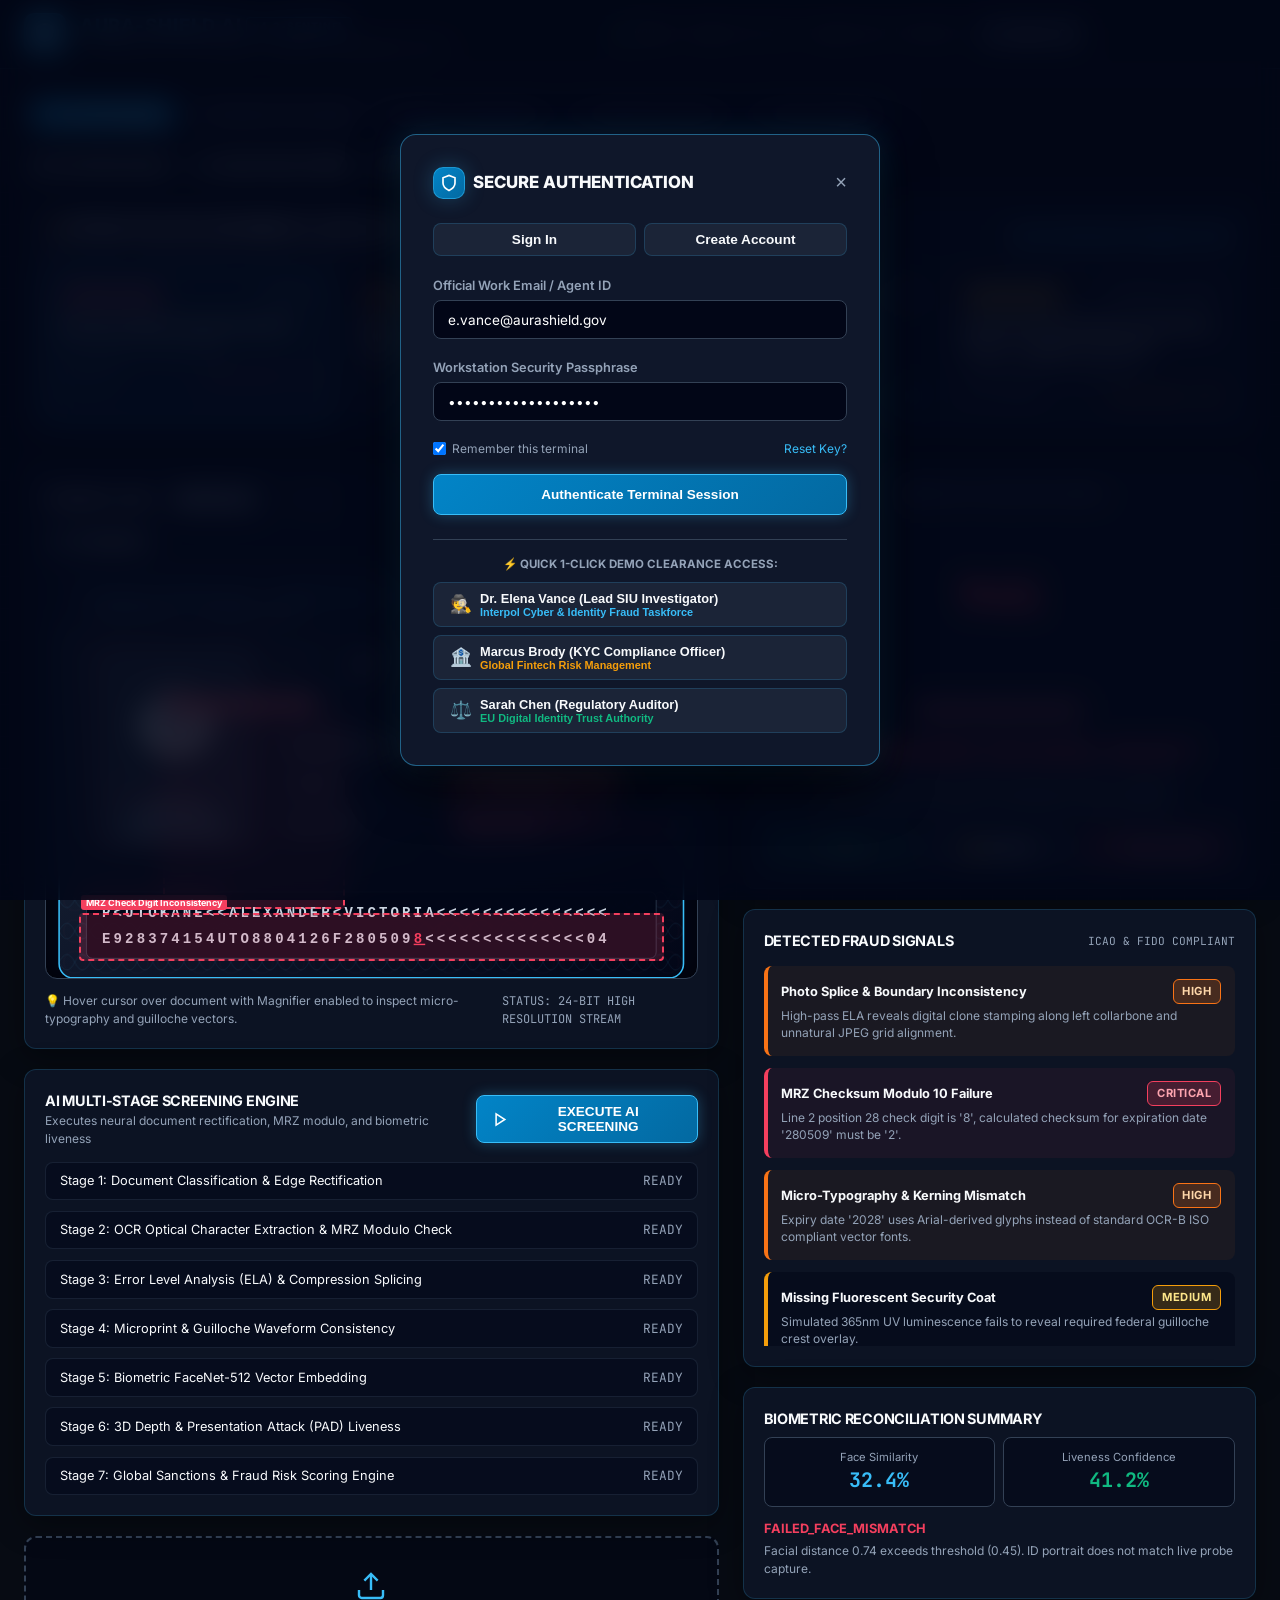
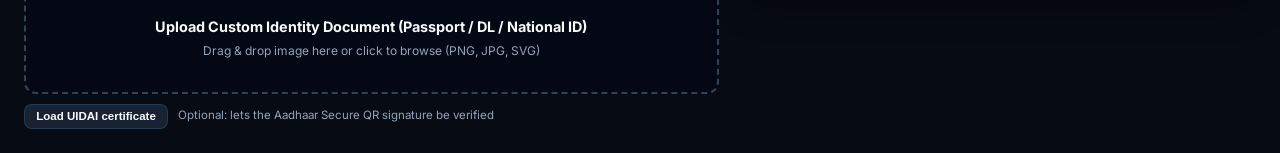
==== commit 03ba2fcc: "Add Aadhaar Secure QR decoding and UIDAI signature verification - New aadhaar_qr.js: decode Secure Q" ====
--- a/index.html
+++ b/index.html
@@ -200,6 +200,11 @@
               <div style="font-weight:700; font-size:0.9rem;">Upload Custom Identity Document (Passport / DL / National ID)</div>
               <div style="font-size:0.75rem; color:var(--text-muted); margin-top:0.25rem;">Drag & drop image here or click to browse (PNG, JPG, SVG)</div>
             </div>
+            <div style="margin-top:0.6rem; display:flex; align-items:center; gap:0.6rem; flex-wrap:wrap;">
+              <input type="file" id="uidaiCertInput" accept=".pem,.cer,.crt,.der" style="display:none;">
+              <button type="button" id="uidaiCertBtn" class="btn btn-secondary btn-sm" style="font-size:0.72rem; padding:0.35rem 0.7rem;">Load UIDAI certificate</button>
+              <span id="uidaiCertStatus" style="font-size:0.72rem; color:var(--text-muted);">Optional: lets the Aadhaar Secure QR signature be verified</span>
+            </div>
           </div>
         </div>
 
@@ -598,6 +603,7 @@
 
   <!-- Script Loaders -->
   <script src="samples.js"></script>
+  <script src="aadhaar_qr.js"></script>
   <script src="app.js"></script>
 </body>
 </html>
